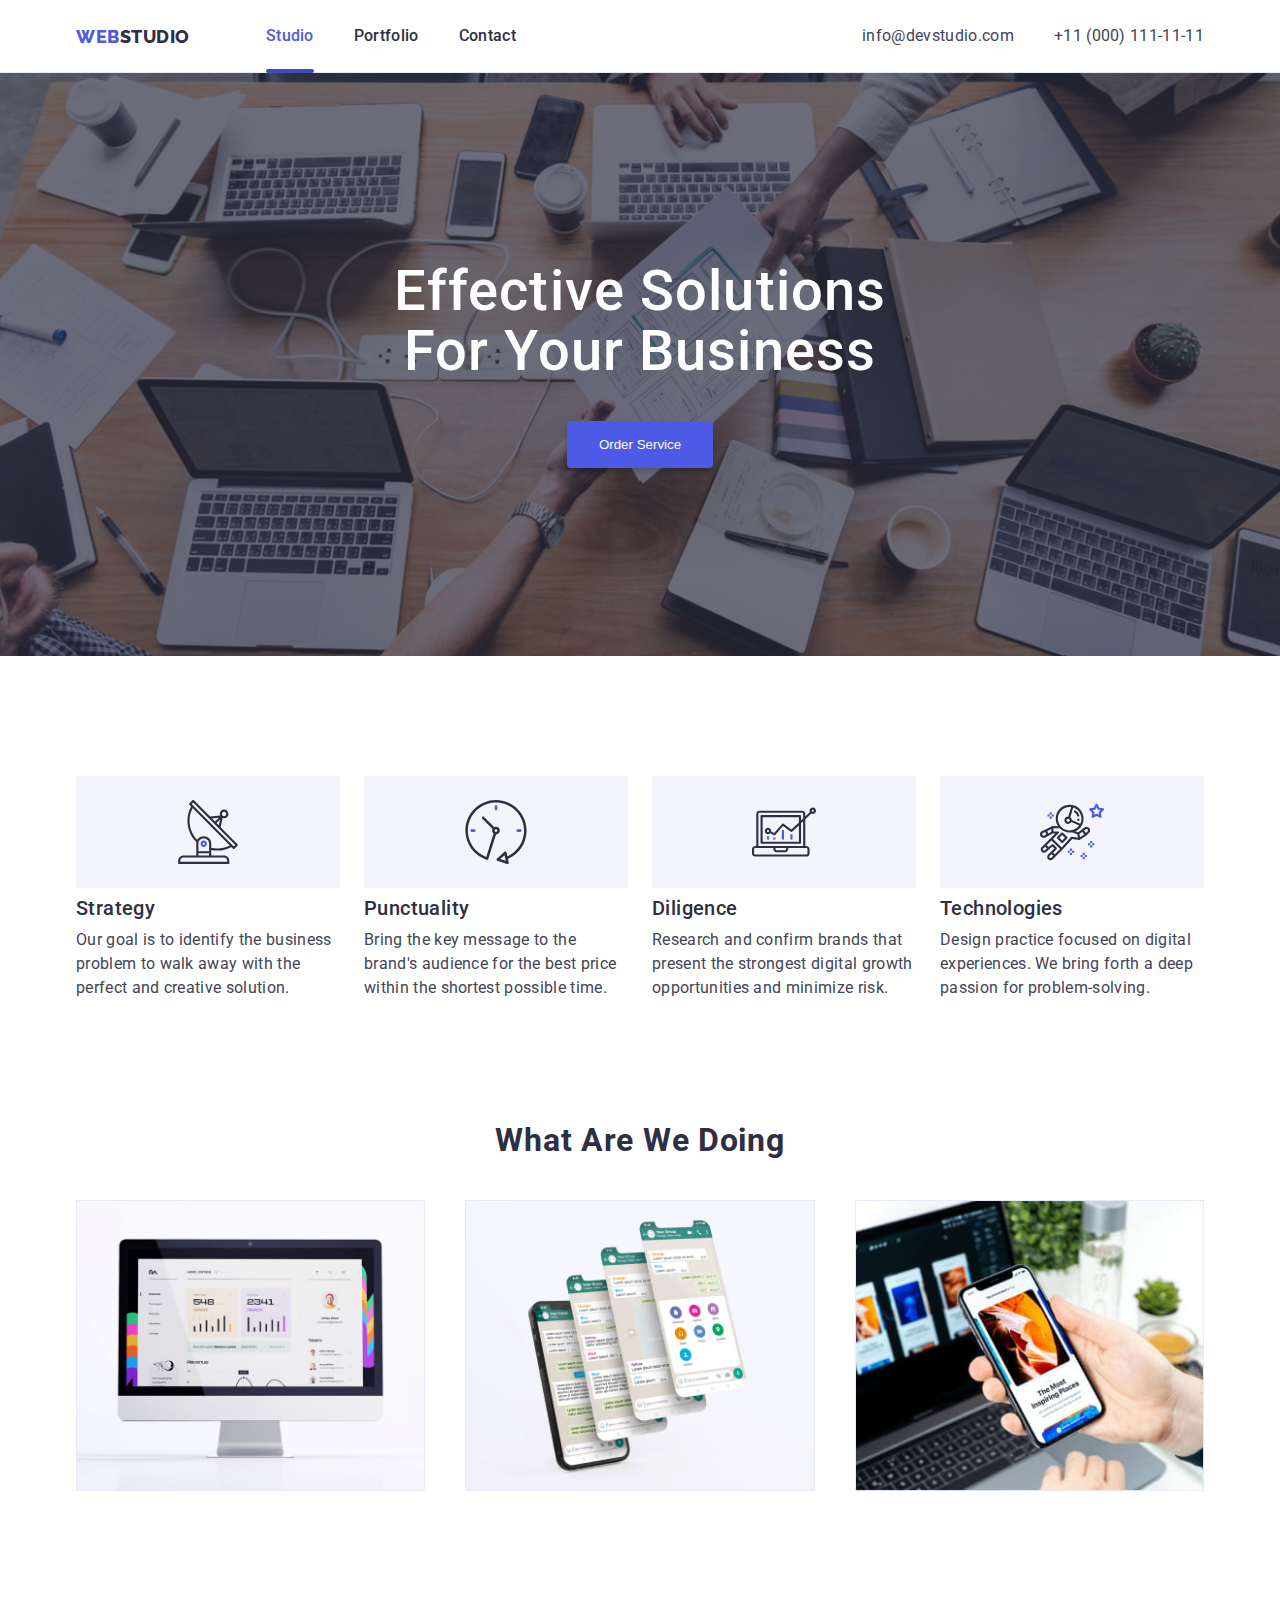
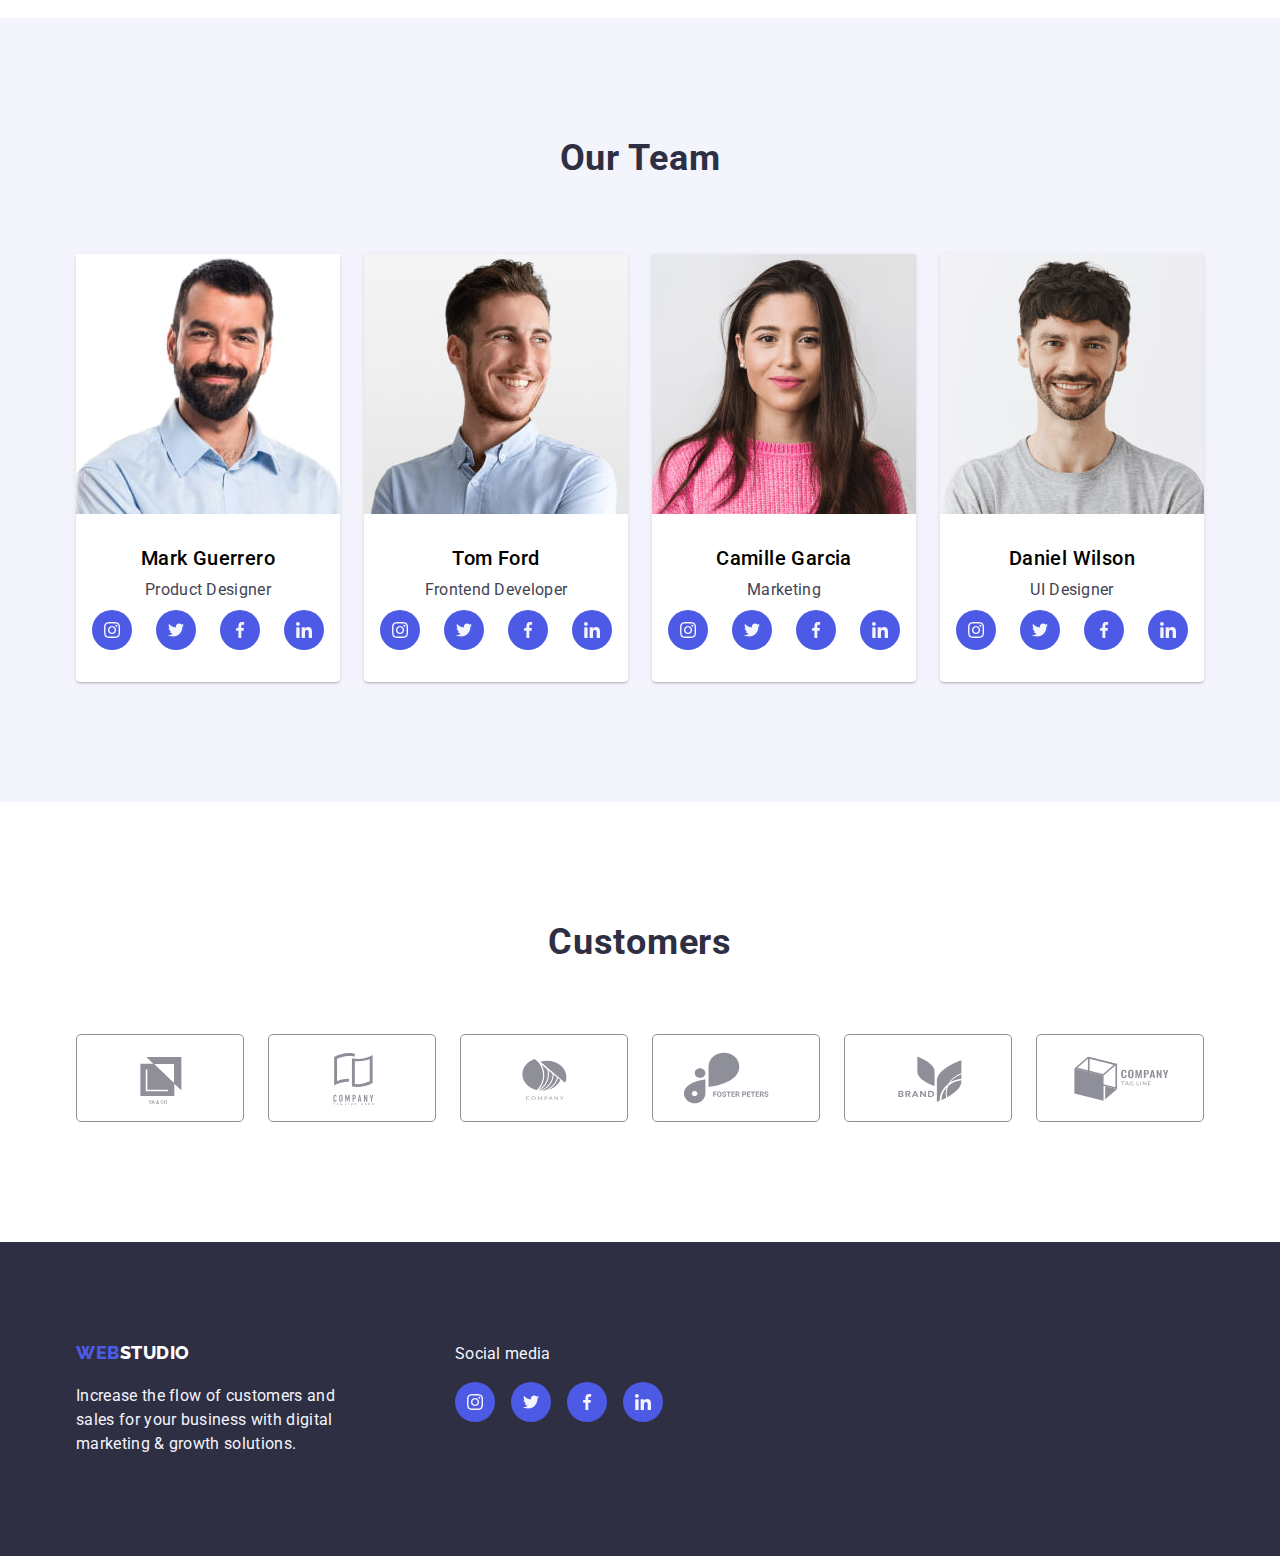
==== index.html @ 749412f4 "copy hw4 files" ====
<!DOCTYPE html>
<html lang="en">

<head>
  <meta charset="UTF-8" />
  <meta name="viewport" content="width=device-width, initial-scale=1.0" />
  <title>WEBSTUDIO</title>
  <meta name="description" content="" />

  <link rel="stylesheet" href="css/styles.css" />
  <link href="https://fonts.googleapis.com/css2?family=Raleway:wght@800&family=Roboto:wght@400;500;700;900&display=swap"
    rel="stylesheet" />
  <link rel="stylesheet" href="https://cdnjs.cloudflare.com/ajax/libs/modern-normalize/2.0.0/modern-normalize.min.css"
    integrity="sha512-4xo8blKMVCiXpTaLzQSLSw3KFOVPWhm/TRtuPVc4WG6kUgjH6J03IBuG7JZPkcWMxJ5huwaBpOpnwYElP/m6wg=="
    crossorigin="anonymous" referrerpolicy="no-referrer" />
</head>

<body>
  <!-- Header Section -->

  <header class="header">
    <div class="container header-container">
      <nav class="main-header-nav">
        <!-- Nav bar -->
        <a href="/goit-markup-hw-04/index.html" class="nav-logo">
          <span class="logo-web">WEB</span>STUDIO
        </a>

        <ul class="main-header-menu">
          <li class="main-header-menu-item">
            <a class="main-header-menu-link active" href="/goit-markup-hw-04/index.html">Studio</a>
          </li>
          <li class="main-header-menu-item">
            <a class="main-header-menu-link" href="/goit-markup-hw-04/portfolio.html">Portfolio</a>
          </li>
          <li class="main-header-menu-item">
            <a class="main-header-menu-link" href="/goit-markup-hw-04/">Contact</a>
          </li>
        </ul>
      </nav>
      <address class="main-header-address">
        <a class="main-header-menu-tel-link" href="mailto:info@devstudio.com">info@devstudio.com</a>
        <a class="main-header-menu-num-link" href="tel:+110001111111">+11 (000) 111-11-11</a>
      </address>
    </div>
  </header>

  <!-- Main Section -->
  <main>
    <!-- HERO Section -->
    <section class="section hero">
      <div class="container">
        <h1 class="hero-title">Effective Solutions<br />for Your Business</h1>
        <button class="main-header-cta" type="button">Order Service</button>
      </div>
    </section>

    <!-- Features -->
    <section class="section features">
      <div class="container">
        <h2 hidden>Features</h2>
        <ul class="features-list">
          <li class="features-list-item">
            <div class="features-svg-box">
              <svg class="features-icon">
                <use href="images/icons.svg#antenna"></use>
              </svg>
            </div>
            <h3 class="features-item-title">Strategy</h3>
            <p class="features-description">
              Our goal is to identify the business<br />problem to walk away
              with the<br />perfect and creative solution.
            </p>
          </li>
          <li class="features-list-item">
            <div class="features-svg-box">
              <svg class="features-icon">
                <use href="images/icons.svg#clock"></use>
              </svg>
            </div>
            <h3 class="features-item-title">Punctuality</h3>
            <p class="features-description">
              Bring the key message to the<br />brand's audience for the best
              price<br />within the shortest possible time.
            </p>
          </li>
          <li class="features-list-item">
            <div class="features-svg-box">
              <svg class="features-icon">
                <use href="images/icons.svg#diagram"></use>
              </svg>
            </div>
            <h3 class="features-item-title">Diligence</h3>
            <p class="features-description">
              Research and confirm brands that<br />present the strongest
              digital growth<br />opportunities and minimize risk.
            </p>
          </li>
          <li class="features-list-item">
            <div class="features-svg-box">
              <svg class="features-icon">
                <use href="images/icons.svg#astronaut"></use>
              </svg>
            </div>
            <h3 class="features-item-title">Technologies</h3>
            <p class="features-description">
              Design practice focused on digital<br />experiences. We bring
              forth a deep<br />passion for problem-solving.
            </p>
          </li>
        </ul>
      </div>
    </section>

    <!-- Services Section -->
    <section class="section services">
      <div class="container">
        <h2 class="services-title">What Are We Doing</h2>
        <ul class="services-list">
          <li class="services-list-item">
            <img class="services-item-image" src="images/wawd_img1.jpg"
              alt="A desktop computer with Bar charts on the screen" />
          </li>
          <li class="services-list-item">
            <img class="services-item-image" src="images/wawd_img2.jpg" alt="A 4 iPhone screenshots of an app mockup" />
          </li>
          <li class="services-list-item">
            <img class="services-item-image" src="images/wawd_img3.jpg"
              alt="A hand holding an iPhone with a laptop computer in the background" />
          </li>
        </ul>
      </div>
    </section>
  </main>
  <!-- Team Section -->
  <section class="section team">
    <div class="container">
      <h2 class="team-title">Our Team</h2>
      <ul class="team-list">
        <li class="team-list-item">
          <img class="team-item-image" src="images/ot-img1-mguererro.jpg" alt="A man with beard" />
          <div class="team-details">
            <h3 class="team-item-name">Mark Guerrero</h3>
            <p class="team-item-job">Product Designer</p>
            <ul class="team-social-icons">
              <li class="social-item">
                <a class="team-social-link" href="https://www.instagram.com/" target="_blank"
                  rel="noopener no-referrer">
                  <svg class="social-icon">
                    <use href="./images/icons.svg#instagram"></use>
                  </svg>
                </a>
              </li>
              <li class="social-item">
                <a class="team-social-link" href="https://www.twitter.com/" target="_blank" rel="noopener no-referrer">
                  <svg class="social-icon">
                    <use href="./images/icons.svg#twitter"></use>
                  </svg>
                </a>
              </li>
              <li class="social-item">
                <a class="team-social-link" href="https://www.facebook.com/" target="_blank" rel="noopener no-referrer">
                  <svg class="social-icon">
                    <use href="./images/icons.svg#facebook"></use>
                  </svg>
                </a>
              </li>
              <li class="social-item">
                <a class="team-social-link" href="https://www.linkedin.com/" target="_blank" rel="noopener no-referrer">
                  <svg class="social-icon">
                    <use href="./images/icons.svg#linkedin"></use>
                  </svg>
                </a>
              </li>
            </ul>
          </div>

        </li>
        <li class="team-list-item">
          <img class="team-item-image" src="images/ot-img2-tomford.jpg"
            alt="A man looks happy and inspired, he is looking at the left with a big smile" />
          <div class="team-details">
            <h3 class="team-item-name">Tom Ford</h3>
            <p class="team-item-job">Frontend Developer</p>
            <ul class="team-social-icons">
              <li class="social-item">
                <a class="team-social-link" href="https://www.instagram.com/" target="_blank"
                  rel="noopener no-referrer">
                  <svg class="social-icon">
                    <use href="./images/icons.svg#instagram"></use>
                  </svg>
                </a>
              </li>
              <li class="social-item">
                <a class="team-social-link" href="https://www.twitter.com/" target="_blank" rel="noopener no-referrer">
                  <svg class="social-icon">
                    <use href="./images/icons.svg#twitter"></use>
                  </svg>
                </a>
              </li>
              <li class="social-item">
                <a class="team-social-link" href="https://www.facebook.com/" target="_blank" rel="noopener no-referrer">
                  <svg class="social-icon">
                    <use href="./images/icons.svg#facebook"></use>
                  </svg>
                </a>
              </li>
              <li class="social-item">
                <a class="team-social-link" href="https://www.linkedin.com/" target="_blank" rel="noopener no-referrer">
                  <svg class="social-icon">
                    <use href="./images/icons.svg#linkedin"></use>
                  </svg>
                </a>
              </li>
            </ul>
          </div>
        </li>
        <li class="team-list-item">
          <img class="team-item-image" src="images/ot-img4-camillegarcia.jpg"
            alt="A lady in fuchsia pink clothes, long hair, and beautiful" />
          <div class="team-details">
            <h3 class="team-item-name">Camille Garcia</h3>
            <p class="team-item-job">Marketing</p>
            <ul class="team-social-icons">
              <li class="social-item">
                <a class="team-social-link" href="https://www.instagram.com/" target="_blank"
                  rel="noopener no-referrer">
                  <svg class="social-icon">
                    <use href="./images/icons.svg#instagram"></use>
                  </svg>
                </a>
              </li>
              <li class="social-item">
                <a class="team-social-link" href="https://www.twitter.com/" target="_blank" rel="noopener no-referrer">
                  <svg class="social-icon">
                    <use href="./images/icons.svg#twitter"></use>
                  </svg>
                </a>
              </li>
              <li class="social-item">
                <a class="team-social-link" href="https://www.facebook.com/" target="_blank" rel="noopener no-referrer">
                  <svg class="social-icon">
                    <use href="./images/icons.svg#facebook"></use>
                  </svg>
                </a>
              </li>
              <li class="social-item">
                <a class="team-social-link" href="https://www.linkedin.com/" target="_blank" rel="noopener no-referrer">
                  <svg class="social-icon">
                    <use href="./images/icons.svg#linkedin"></use>
                  </svg>
                </a>
              </li>
            </ul>
          </div>
        </li>
        <li class="team-list-item">
          <img class="team-item-image" src="images/ot-img3-danielwilson.jpg"
            alt="A man with a semi beard is smiling in front of the camera" />
          <div class="team-details">
            <h3 class="team-item-name">Daniel Wilson</h3>
            <p class="team-item-job">UI Designer</p>
            <ul class="team-social-icons">
              <li class="social-item">
                <a class="team-social-link" href="https://www.instagram.com/" target="_blank"
                  rel="noopener no-referrer">
                  <svg class="social-icon">
                    <use href="./images/icons.svg#instagram"></use>
                  </svg>
                </a>
              </li>
              <li class="social-item">
                <a class="team-social-link" href="https://www.twitter.com/" target="_blank" rel="noopener no-referrer">
                  <svg class="social-icon">
                    <use href="./images/icons.svg#twitter"></use>
                  </svg>
                </a>
              </li>
              <li class="social-item">
                <a class="team-social-link" href="https://www.facebook.com/" target="_blank" rel="noopener no-referrer">
                  <svg class="social-icon">
                    <use href="./images/icons.svg#facebook"></use>
                  </svg>
                </a>
              </li>
              <li class="social-item">
                <a class="team-social-link" href="https://www.linkedin.com/" target="_blank" rel="noopener no-referrer">
                  <svg class="social-icon">
                    <use href="./images/icons.svg#linkedin"></use>
                  </svg>
                </a>
              </li>
            </ul>
          </div>
        </li>
      </ul>
    </div>
  </section>
  <section clas="section customers">
    <div class="customers-container">
      <h2 class="customers-title">Customers</h2>
      <ul class="customers-list">
        <li class="customers-item">
          <a class="customers-link" href>
            <svg class="customers-icon">
              <use href="images/icons.svg#customer-1"></use>
            </svg>
          </a>
        </li>
        <li class="customers-item">
          <a class="customers-link" href>
            <svg class="customers-icon">
              <use href="images/icons.svg#customer-2"></use>
            </svg>
          </a>
        </li>
        <li class="customers-item">
          <a class="customers-link" href>
            <svg class="customers-icon">
              <use href="images/icons.svg#customer-3"></use>
            </svg>
          </a>
        </li>
        <li class="customers-item">
          <a class="customers-link" href>
            <svg class="customers-icon">
              <use href="images/icons.svg#customer-4"></use>
            </svg>
          </a>
        </li>
        <li class="customers-item">
          <a class="customers-link" href>
            <svg class="customers-icon">
              <use href="images/icons.svg#customer-5"></use>
            </svg>
          </a>
        </li>
        <li class="customers-item">
          <a class="customers-link" href>
            <svg class="customers-icon">
              <use href="images/icons.svg#customer-6"></use>
            </svg>
          </a>
        </li>
      </ul>
    </div>
  </section>





  <!-- Footer section -->

  <footer class="main-footer-section">
    <div class="footer-container container">
      <div class="footer-logo-wrapper">
        <a href="/goit-markup-hw-01/" class="footer-logo">
          <span class="footerlogo-web">WEB</span><span class="footerlogo-studio">STUDIO</span>
        </a>
        <p class="footer-text">
          Increase the flow of customers and <br />sales for your business with
          digital <br />marketing & growth solutions.
        </p>
      </div>
      <div class="footer-social-wrapper">
        <p class="footer-social-text">Social media</p>
        <ul class="footer-social-list">
          <li class="footer-social-item">
            <a class="footer-social-link" href="https://www.instagram.com/" target="_blank" rel="noopener no-referrer">
              <svg class="footer-social-icon">
                <use href="./images/icons.svg#instagram"></use>
              </svg>
            </a>
          </li>
          <li class="footer-social-item">
            <a class="footer-social-link" href="https://www.twitter.com/" target="_blank" rel="noopener no-referrer">
              <svg class="footer-social-icon">
                <use href="./images/icons.svg#twitter"></use>
              </svg>
            </a>
          </li>
          <li class="footer-social-item">
            <a class="footer-social-link" href="https://www.facebook.com/" target="_blank" rel="noopener no-referrer">
              <svg class="footer-social-icon">
                <use href="./images/icons.svg#facebook"></use>
              </svg>
            </a>
          </li>
          <li class="footer-social-item">
            <a class="footer-social-link" href="https://www.linkedin.com/" target="_blank" rel="noopener no-referrer">
              <svg class="footer-social-icon">
                <use href="./images/icons.svg#linkedin"></use>
              </svg>
            </a>
          </li>
        </ul>
      </div>
    </div>
  </footer>
  </div>
</body>

</html>
---- css/styles.css ----
* {
  margin: 0;
  padding: 0;
}

* {
  box-sizing: border-box;
}

@font-face {
  font-family: "Raleway";
  font-width: 400px;
  src: url("/fonts/Raleway-Bold.ttf");
}

:root {
  --color-iris: #4d5ae5;
  --color-ocean: #404bbf;
  --color-navyblue: #2e2f42;
  --color-white: #fff;
  --color-cloud: #f4f4fd;
  --color-slate: #434455;
  --color-lightslate: #8e8f99;
  --color-cornflower: #e7e9fc;
  --color-green: #31D0AA;
}

body {
  font-family: 'Roboto';
  font-size: 16px;
  font-style: normal;
  font-width: 400;
  line-height: 24px;
  letter-spacing: 0.32px;
}

ul {
  list-style-type: none;
  margin: 0;
  padding: 0;
}

p {
  font-size: 16px;

}

li {
  text-align: inherit;


}

a {
  text-decoration: none;
}

h1,
h2,
h3,
h4,
h5,
h6 {
  text-transform: capitalize;
  margin: 0;
  padding: 0;
}

h1 {
  font-size: 64px;
  font-style: normal;
  font-weight: 500;
  line-height: 24px;
  letter-spacing: 0.64px;
}

h2 {
  font-size: 36px;
  font-style: normal;
  font-weight: 700;
  line-height: 40px;
  letter-spacing: 0.72px;
}

h3 {
  font-size: 20px;
  font-style: normal;
  font-weight: 500;
  line-height: 24px;
  letter-spacing: 0.4px;

}

p {
  margin: 0;
  padding: 0;
}

img {
  width: 100%;
  height: auto;
}

button {
  border: none;
  cursor: pointer;
  outline: none;
}

section {
  /* display: flex;
  justify-content: center;
  align-items: center; */
  padding: 120px 0;

}

main {
  display: block;
  width: 100%;
}

.container {
  width: 1158px;
  margin: 0 auto;
  padding: 0 15px;
}

/* HEADER */
.header {
  border-bottom: 1px solid var(--color-cornflower);
  padding: 24px 0;
}

.header-container {
  display: flex;
  justify-content: space-between;

}

.main-header-nav {
  display: flex;
  align-items: center;
  gap: 76px;
}

.main-header-menu {
  display: flex;
  gap: 40px;
}

.main-header-address {
  display: flex;
  gap: 40px;
}


.main-header-menu,
.main-header-menu-contact,
.features-section-list,
.image_tiles,
.services-category-filter,
.services-image-tiles {
  color: var(--color-navyblue);
}

/* Navigation Bar Section */
.main-header-menu-item {
  position: relative;
}

.main-header-menu-item:hover .main-header-menu-link::after {
  width: 100%;
}

.main-header-menu-item:hover .main-header-menu-link {
  color: var(--color-ocean);
}

.main-header-menu-link::after {
  content: '';
  height: 4px;
  width: 0;
  background-color: var(--color-ocean);
  border-radius: 2px;
  position: absolute;
  left: 0;
  bottom: -25px;
}

.main-header-menu-link.active::after {
  content: '';
  height: 4px;
  width: 100%;
  color: var(--color-ocean);
  border-radius: 2px;
  position: absolute;
  left: 0;
  bottom: -25px;
}

.main-header-menu-link.active {
  color: var(--color-iris);
  text-decoration: none;
  font-size: 16px;
  font-style: normal;
  font-weight: 500;
  line-height: 24px;
  letter-spacing: 0.32px;

}

.main-header-menu-link {
  color: var(--color-navyblue);
  font-size: 16px;
  font-style: normal;
  font-weight: 500;
  line-height: 24px;
  letter-spacing: 0.32px;
}

.main-header-menu-tel-link,
.main-header-menu-num-link {
  color: var(--color-slate);
  text-decoration: none;
  font-size: 16px;
  font-style: normal;
  font-weight: 400px;
  line-height: 24px;
  letter-spacing: 0.32px;
}

.main-header-menu-link:hover,
.main-header-menu-tel-link:hover,
.main-header-menu-num-link:hover {
  color: var(--color-ocean);
}

/* Logo Section */
.nav-logo,
.footer-logo {
  font-family: "Raleway";
  color: var(--color-navyblue);
  font-size: 18px;
  font-style: normal;
  font-weight: 800;
  line-height: 21px;
  letter-spacing: 0.54px;
  text-transform: uppercase;

}



/* Hero Section */

.hero {
  background-image: linear-gradient(to right,
      rgba(46, 47, 66, 0.7),
      rgba(46, 47, 66, 0.7)),
    url(../images/hero-background.jpg);
  background-repeat: no-repeat;
  background-position: center;
  background-size: cover;

  /* background-color: var(--color-navyblue); */
  text-align: center;
  display: flex;
  align-items: center;
  justify-content: center;
  padding: 188px 0;
}

.hero-title {
  color: var(--color-white);
  text-align: center;
  font-size: 56px;
  font-style: normal;
  font-width: 700;
  line-height: 60px;
  letter-spacing: 1.12px;
  margin-bottom: 40px;

}


/* Call to Action Button */
.main-header-cta {
  padding: 16px 32px;
  align-items: flex-start;
  color: var(--color-white);
  background-color: var(--color-iris);
  font-width: 500;
  border-radius: 4px;
  box-shadow: 0px 4px 4px 0px rgba(0, 0, 0, 0.15);
}

.main-header-cta:hover {
  border-radius: 4px;
  background: var(--color-ocean);
  box-shadow: 0px 4px 4px 0px rgba(0, 0, 0, 0.15);
}

/* Feature section */

.features {
  display: flex;
  padding: 120px 0px;
}

.features-list {
  display: flex;
  justify-content: center;
  align-items: center;
  gap: 24px;
}

.features-icon {
  height: 64px;
  width: 64px;
}

.features-svg-box {
  width: 264px;
  height: 112px;
  background-color: var(--color-cloud);
  display: flex;
  justify-content: center;
  align-items: center;
  border-radius: 4px;
  margin-bottom: 8px;
}



.features-item-title {
  color: var(--navyblue, #2e2f42);
  margin-bottom: 8px;
}

.features-description {
  display: block;
  width: 264px;
  color: var(--color-slate);
}



/* Services Section */
.services-list {
  display: flex;
  justify-content: space-between;
  align-items: center;
  gap: 40px;
}

.services {
  flex-direction: column;
  padding: 0px 0px 120px;
}

.services-title {
  text-align: center;
  font-size: 32px;
  font-width: 500;
  margin-bottom: 40px;
  color: var(--color-navyblue);
}



/* Team Section */

.team {
  flex-direction: column;
  padding: 120px 0;
  background-color: var(--color-cloud);
}

.team-list-item {
  display: inline-flex;
  padding-bottom: 0px;
  flex-direction: column;
  justify-content: center;
  align-items: center;
  gap: 32px;
  background: var(--color-white);
  border-radius: 0px 0px 4px 4px;
  background: var(--color-white);
  box-shadow: 0px 2px 1px 0px rgba(46, 47, 66, 0.08), 0px 1px 1px 0px rgba(46, 47, 66, 0.16), 0px 1px 6px 0px rgba(46, 47, 66, 0.08);
}

.team-details {
  padding-bottom: 32px;
  gap: 32px;
  width: 100%;
  text-align: center;
}

.team-list {
  display: flex;
  justify-content: space-evenly;
  align-items: center;
  gap: 24px;
}


.team-title {
  text-align: center;
  font-size: 36px;
  font-style: normal;
  font-width: 700;
  line-height: 40px;
  letter-spacing: 0.72px;
  text-transform: capitalize;
  margin-bottom: 76px;
  color: var(--color-navyblue);
}

.team-item-name {
  font-size: 20px;
  text-align: center;
  font-style: normal;
  font-width: 500;
  line-height: 24px;
  letter-spacing: 0.4px;
  margin-bottom: 8px;
}

.team-item-job {
  color: var(--color-slate);
  text-align: center;
  font-size: 16px;
  font-style: normal;
  font-width: 400;
  line-height: 24px;
  /* 150% */
  letter-spacing: 0.32px;

}

.team-item-image {
  height: 260px;
  width: 264px;

}

.team-social-icons {
  display: flex;
  justify-content: center;
  gap: 24px;
  margin-top: 8px;

}

.social-item {
  height: 40px;
  width: 40px;
}

.team-social-link {
  width: 100%;
  height: 100%;
  border-radius: 50%;
  display: flex;
  align-items: center;
  justify-content: center;
  color: var(--color-cloud);
  background-color: var(--color-iris);

}

.team-social-link:hover {
  width: 100%;
  height: 100%;
  border-radius: 50%;
  display: flex;
  align-items: center;
  justify-content: center;
  color: var(--color-cloud);
  background-color: var(--color-ocean);

}


.social-icon {
  height: 16px;
  width: 16px;
  fill: currentColor;
}



/*Cutomers Section */


.customers-title {
  display: flex;
  justify-content: center;
  color: var(--color-navyblue);
  font-size: 36px;
  font-style: normal;
  font-weight: 700;
  line-height: 40px;
  letter-spacing: 0.72px;
  text-transform: capitalize;
  text-align: center;
  margin-bottom: 72px;
}

.customers-list {
  display: flex;
  justify-content: center;
  gap: 24px;

}

.customers-item {
  width: 168px;
  height: 88px;
}

.customers-link {
  display: flex;
  width: 100%;
  height: 100%;
  border: 1px solid var(--color-lightslate);
  border-radius: 5px;
  justify-content: center;
  align-items: center;
  color: var(--color-lightslate);
}

.customers-link:hover {
  display: flex;
  width: 100%;
  height: 100%;
  border: 1px solid var(--color-ocean);
  border-radius: 5px;
  justify-content: center;
  align-items: center;
  color: var(--color-ocean);
}

.customers-icon {
  width: 104px;
  height: 56px;
  fill: currentColor;
}




/* Footer Section */


.main-footer-section {

  background-color: var(--color-navyblue);
  color: var(--color-cloud);
  text-decoration: none;
  padding: 100px 0;
}

.footer-text {
  font-size: 16px;
  font-style: normal;
  font-width: 400;
  line-height: 24px;
  letter-spacing: 0.32px;
  margin-top: 17.5px;
}

/* -----PORTFOLIO------ */

.portfolio {
  padding: 120px 0;
  flex-direction: column;

}

.filter-list {
  display: flex;
  align-items: center;
  justify-content: center;
  gap: 24px;
  margin-bottom: 72px;
}

.portfolio-filter-button {
  background-color: var(--color-cloud);
  color: var(--color-iris);
  border: 1px solid var(--color-cornflower);
  padding: 12px 24px;
  border-radius: 4px;
  cursor: pointer;
  transition: background-color 0.3s, color 0.3s;
}

.portfolio-filter-button.active {
  background-color: var(--color-ocean);
  /* iris color on hover */
  border: 1px solid var(--color-ocean);
  color: var(--color-white);
  transition: border 0.3s, color 0.3s;
  border-radius: 4px;
  box-shadow: 0px 2px 2px 0px rgba(0, 0, 0, 0.12),
    0px 2px 1px 0px rgba(0, 0, 0, 0.08), 0px 3px 1px 0px rgba(0, 0, 0, 0.1);
}

.portfolio-list {
  display: flex;
  flex-wrap: wrap;
  justify-content: space-between;
  align-items: center;
  row-gap: 48px;
  column-gap: 24px;
}



.portfolio-list-item {
  display: flex;
  width: calc(33% - 20px);
  height: 420px;
  padding-bottom: 0px;
  flex-direction: column;
  gap: 32px;
  background: var(--color-white);
  border: 1px solid var(--color-cornflower);
}

.portfolio-list-item:hover {
  box-shadow: 0px 2px 1px 0px rgba(46, 47, 66, 0.08), 0px 1px 1px 0px rgba(46, 47, 66, 0.16), 0px 1px 6px 0px rgba(46, 47, 66, 0.08);
  cursor: pointer;
}

.porfolio-list-details {
  display: flex;
  padding: 0px 16px;
  flex-direction: column;
  justify-content: center;
  align-items: flex-start;
  gap: 8px;
  align-self: stretch;
}




.portfolio-filter-button:hover {
  background-color: var(--color-ocean);
  /* iris color on hover */
  border: 1px solid var(--color-ocean);
  color: var(--color-white);
  transition: border 0.3s, color 0.3s;
  border-radius: 4px;
  box-shadow: 0px 2px 2px 0px rgba(0, 0, 0, 0.12),
    0px 2px 1px 0px rgba(0, 0, 0, 0.08), 0px 3px 1px 0px rgba(0, 0, 0, 0.1);
}

.portfolio-filter-button:focus {
  outline: none;
  /* Remove default focus outline */
}

/* Optional: Add a subtle shadow effect */
/* .services-category-button:not(.active):hover {
  box-shadow: 0 2px 4px rgba(0, 0, 0, 0.2);
} */

.portfolio-name {
  color: var(--color-navyblue);
  font-size: 20px;
  font-style: normal;
  font-weight: 500;
  letter-spacing: 0.4px;
}

.portfolio-type {
  color: var(--color-slate);
}


.footerlogo-web,
.logo-web {
  color: var(--color-iris);
}

.logo-studio {
  font-family: "Raleway";
  color: var(--color-navyblue);
  font-size: 18px;
  font-style: normal;
  font-weight: 800;
  line-height: 21px;
  letter-spacing: 0.54px;
  text-transform: uppercase;
}

.footerlogo-studio {
  font-family: "Raleway";
  color: var(--color-white);
  font-size: 18px;
  font-style: normal;
  font-weight: 800;
  line-height: 21px;
  letter-spacing: 0.54px;
  text-transform: uppercase;
}

.footer-container {
  display: flex;
  align-items: flex-start;
}

.footer-social-text {
  display: flex;
}

.footer-social-wrapper {
  margin-left: 120px;

}

.footer-social-list {
  flex-wrap: wrap;
  display: flex;
  gap: 16px;
  margin-top: 16px;

}

.footer-social-item {
  height: 40px;
  width: 40px;

}

.footer-social-link {
  width: 100%;
  height: 100%;
  border-radius: 50%;
  display: flex;
  align-items: center;
  justify-content: center;
  color: var(--color-cloud);
  background-color: var(--color-iris);

}

.footer-social-link:hover {
  background-color: var(--color-green);

}


.footer-social-icon {
  height: 16px;
  width: 16px;
  fill: currentColor;
}
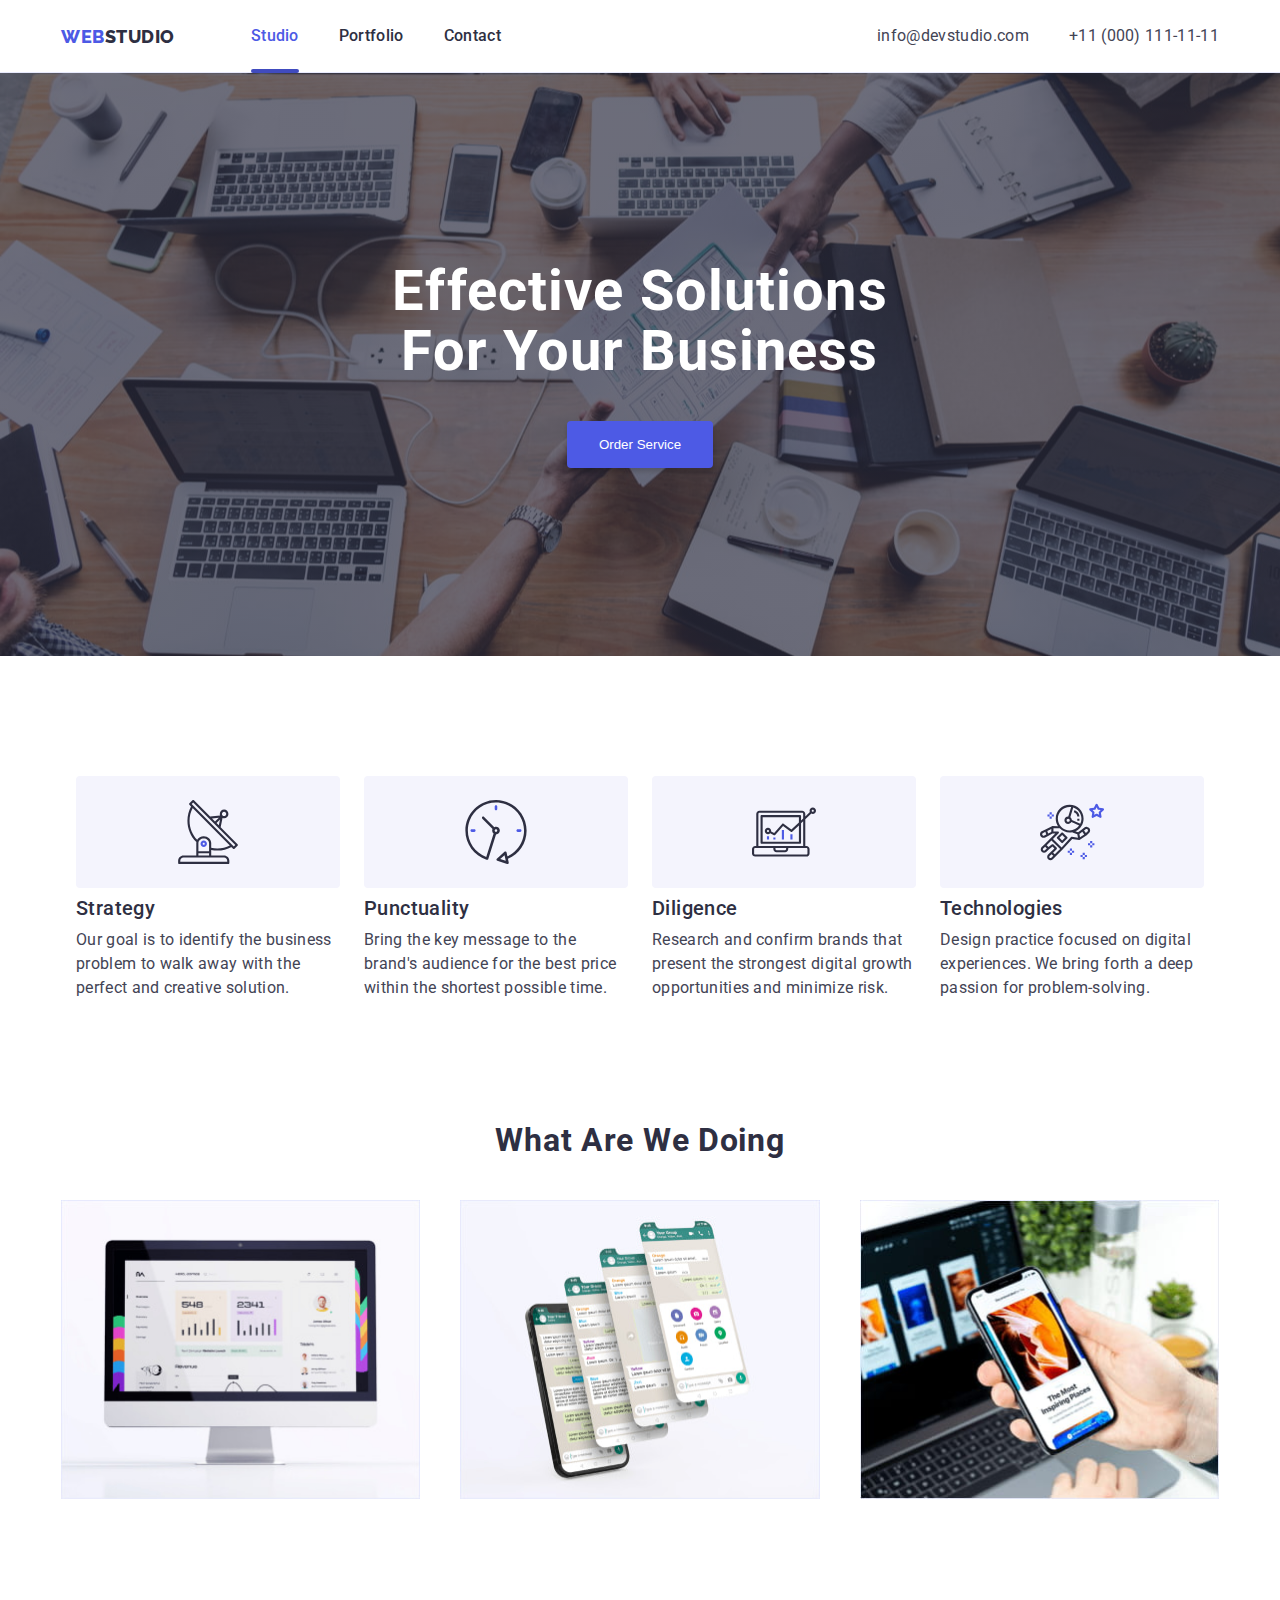
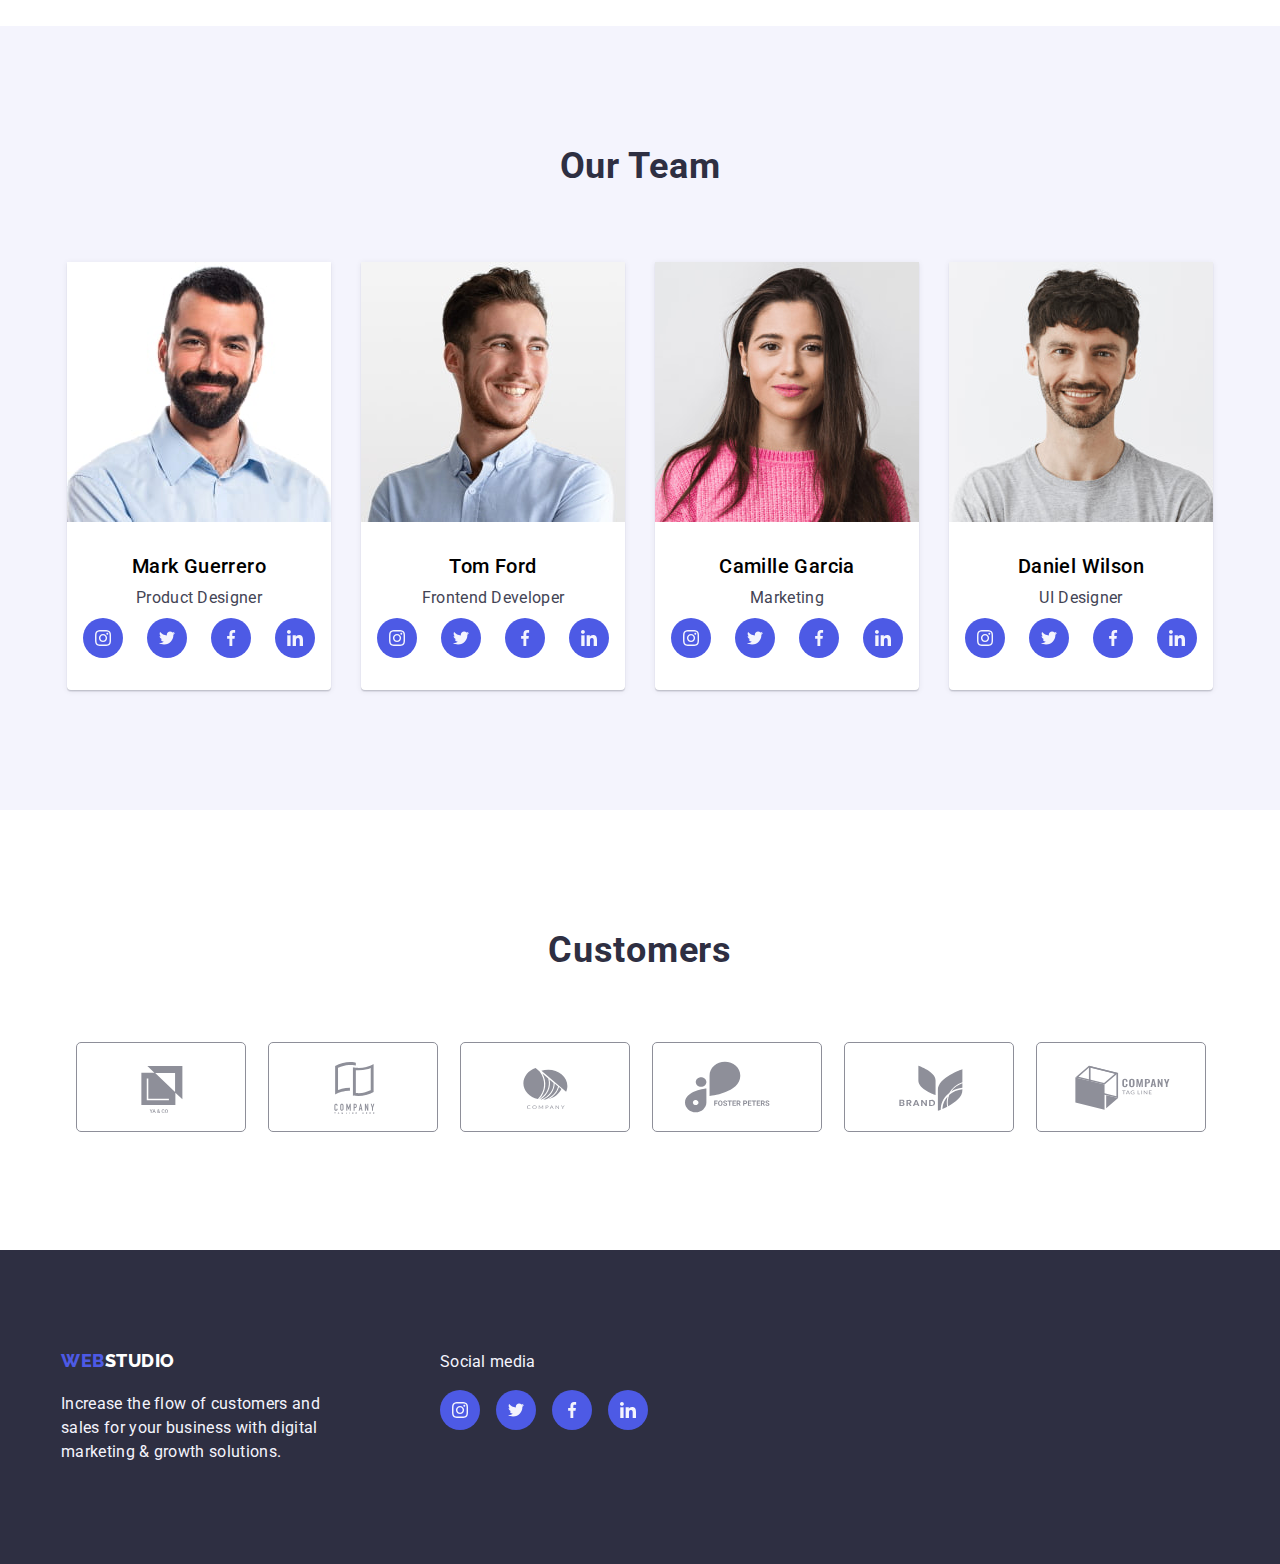
==== commit 9f705571: "try modal" ====
--- a/index.html
+++ b/index.html
@@ -51,7 +51,7 @@
     <section class="section hero">
       <div class="container">
         <h1 class="hero-title">Effective Solutions<br />for Your Business</h1>
-        <button class="main-header-cta" type="button">Order Service</button>
+        <button class="main-header-cta" type="button" data-model-open>Order Service</button>
       </div>
     </section>
 
@@ -399,6 +399,21 @@
     </div>
   </footer>
   </div>
+
+  <div class="backdrop is-hidden" data-modal>
+    <div class="modal">
+      <button type="button" class="modal-close" data-modal-close>
+        <svg class="modal-close-icon" width="8" height="8">
+          <use href="./images/icons.svg#close"></use>
+        </svg>
+      </button>
+    </div>
+  </div>
+  </div>
+
+  <script src="./js/modal.js"></script>
+
+
 </body>
 
 </html>--- a/css/styles.css
+++ b/css/styles.css
@@ -4,7 +4,7 @@
 }
 
 * {
-  box-sizing: border-box;
+  box-sizing: inherit;
 }
 
 @font-face {
@@ -255,13 +255,14 @@
 /* Hero Section */
 
 .hero {
+  background-color: var(--color-navyblue);
   background-image: linear-gradient(to right,
       rgba(46, 47, 66, 0.7),
       rgba(46, 47, 66, 0.7)),
     url(../images/hero-background.jpg);
   background-repeat: no-repeat;
-  background-position: center;
-  background-size: cover;
+  background-position: center, center;
+  background-size: 1440px, 1440px;
 
   /* background-color: var(--color-navyblue); */
   text-align: center;
@@ -276,7 +277,7 @@
   text-align: center;
   font-size: 56px;
   font-style: normal;
-  font-width: 700;
+  font-weight: 700;
   line-height: 60px;
   letter-spacing: 1.12px;
   margin-bottom: 40px;
@@ -290,9 +291,10 @@
   align-items: flex-start;
   color: var(--color-white);
   background-color: var(--color-iris);
-  font-width: 500;
+  font-weight: 500;
   border-radius: 4px;
   box-shadow: 0px 4px 4px 0px rgba(0, 0, 0, 0.15);
+  transition: background-color 250ms cubic-bezier(0.4, 0, 0.2, 1);
 }
 
 .main-header-cta:hover {
@@ -570,6 +572,82 @@
   letter-spacing: 0.32px;
   margin-top: 17.5px;
 }
+
+
+
+/* MODAL */
+
+.backdrop {
+  position: fixed;
+  top: 0;
+  left: 0;
+  width: 100%;
+  height: 100%;
+  background-color: rgba(46, 47, 66, 0.4);
+  opacity: 1;
+  transition: opacity 250ms cubic-bezier(0.4, 0, 0.2, 1);
+}
+
+.modal {
+  position: absolute;
+  top: 50%;
+  left: 50%;
+  min-width: 408px;
+  min-height: 584px;
+  background-color: var(--dairy, #fcfcfc);
+  box-shadow: 0px 2px 1px 0px rgba(0, 0, 0, 0.2),
+    0px 1px 3px 0px rgba(0, 0, 0, 0.12), 0px 1px 1px 0px rgba(0, 0, 0, 0.14);
+  border-radius: 4px;
+
+  transform: translate(-50%, -50%) scale(1);
+  transition: transform 250ms cubic-bezier(0.4, 0, 0.2, 1);
+}
+
+.backdrop.is-hidden .modal {
+  transform: translate(-50%, -50%) scale(0);
+}
+
+.modal-close {
+  position: absolute;
+  top: 8px;
+  right: 8px;
+  padding: 0;
+  display: flex;
+  justify-content: center;
+  align-items: center;
+  width: 30px;
+  height: 30px;
+
+  background-color: var(--cornflower, #e7e9fc);
+  color: var(--navyblue);
+  border: 1px solid rgba(0, 0, 0, 0.1);
+  border-radius: 15px;
+  cursor: pointer;
+
+  transition: color 250ms cubic-bezier(0.4, 0, 0.2, 1),
+    background-color 250ms cubic-bezier(0.4, 0, 0.2, 1);
+}
+
+.is-hidden {
+  visibility: none;
+  opacity: 0;
+  pointer-events: none;
+}
+
+.modal-close-icon {
+  fill: currentColor;
+}
+
+.modal-close:hover,
+.modal-close:focus {
+  background-color: var(--ocean);
+  color: var(--white);
+}
+
+
+
+
+
 
 /* -----PORTFOLIO------ */
 
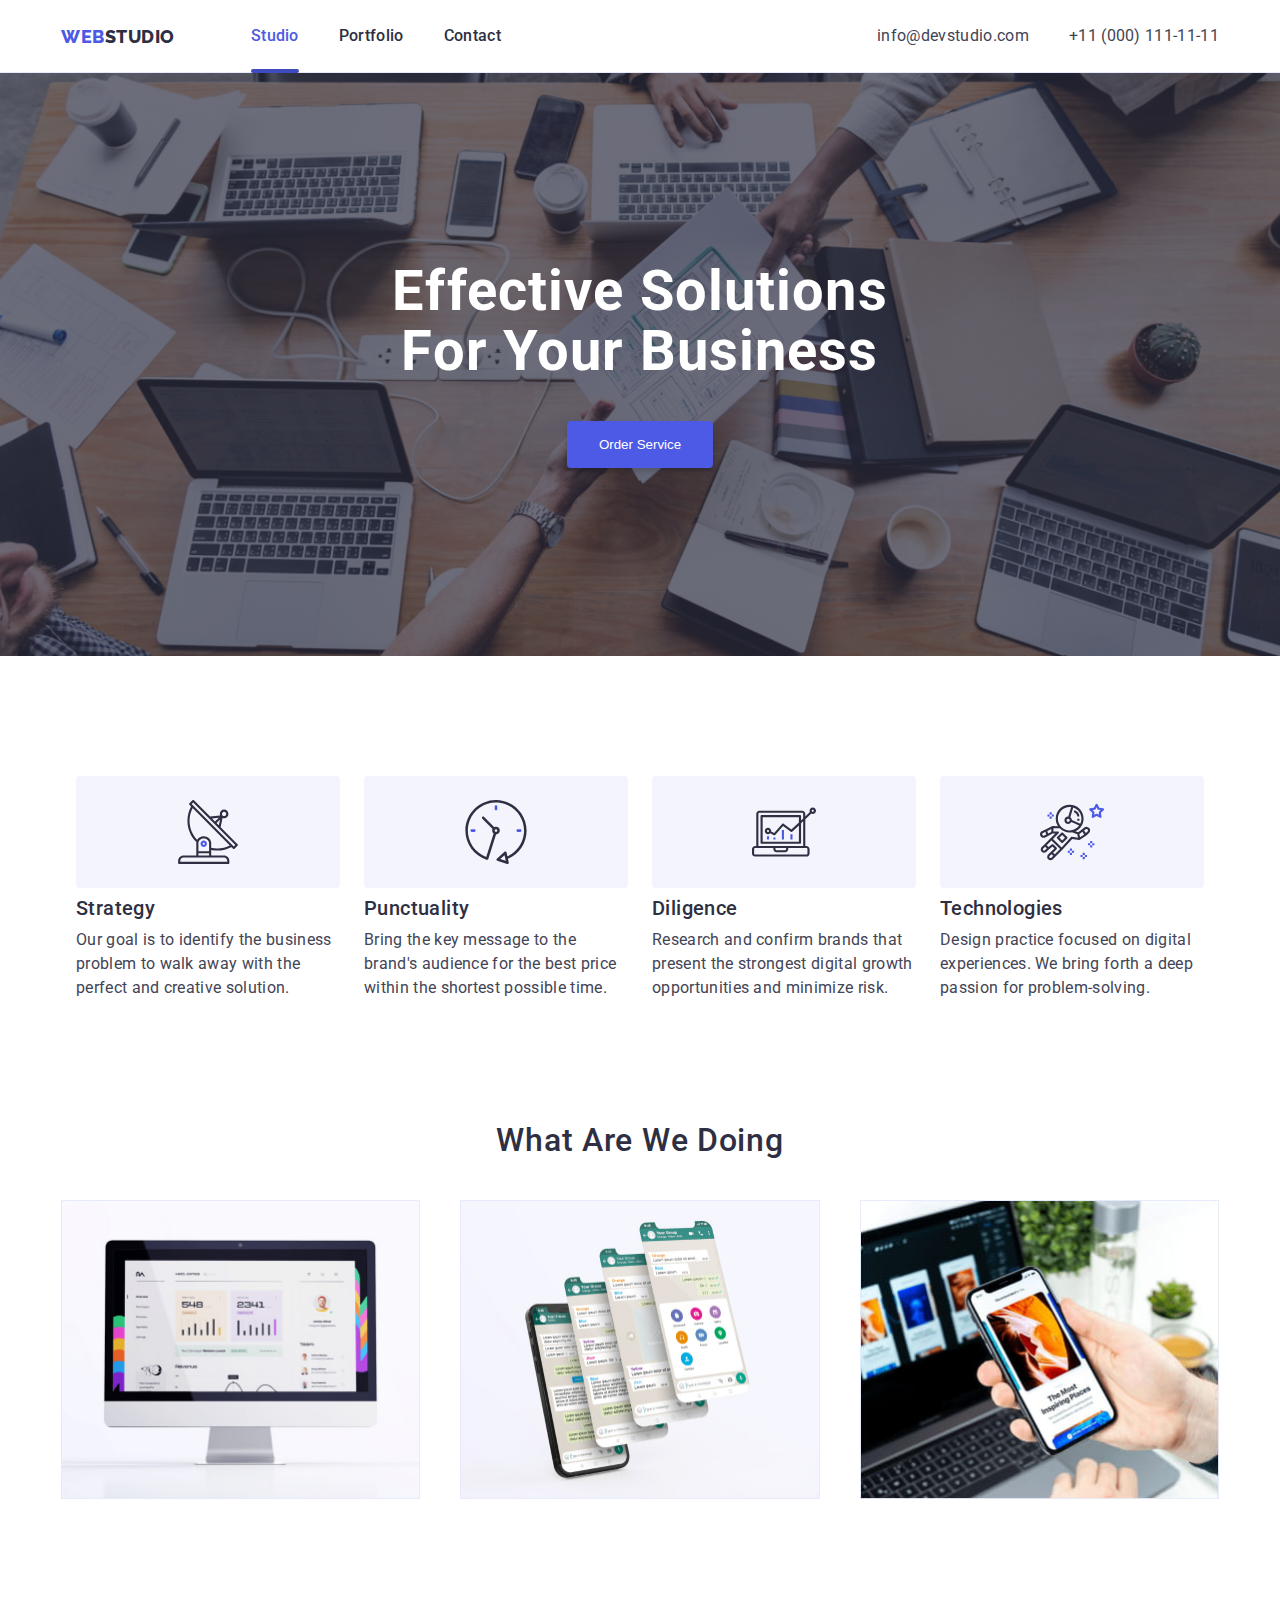
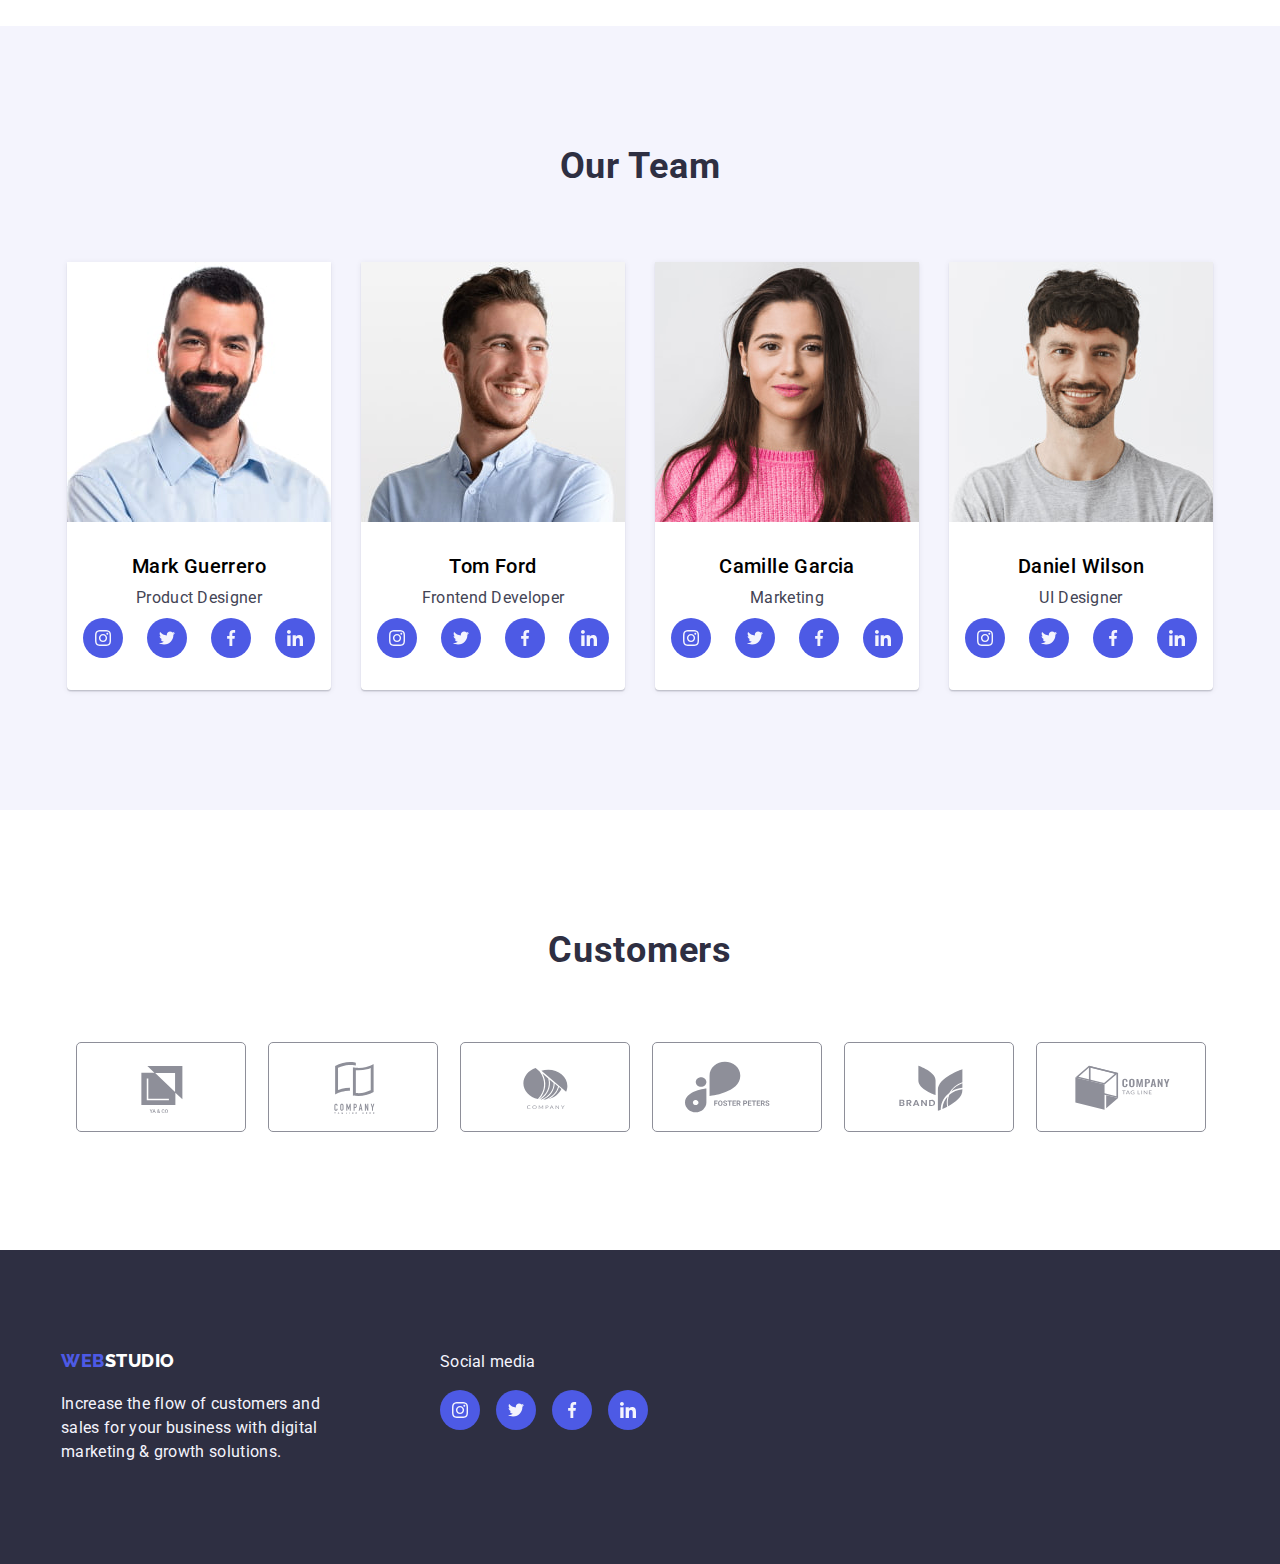
==== commit fc30f3d7: "update style" ====
--- a/index.html
+++ b/index.html
@@ -51,7 +51,7 @@
     <section class="section hero">
       <div class="container">
         <h1 class="hero-title">Effective Solutions<br />for Your Business</h1>
-        <button class="main-header-cta" type="button" data-model-open>Order Service</button>
+        <button class="main-header-cta" type="button" data-modal-open>Order Service</button>
       </div>
     </section>
 
@@ -296,7 +296,7 @@
       </ul>
     </div>
   </section>
-  <section clas="section customers">
+  <section class="section customers">
     <div class="customers-container">
       <h2 class="customers-title">Customers</h2>
       <ul class="customers-list">
@@ -410,10 +410,7 @@
     </div>
   </div>
   </div>
-
   <script src="./js/modal.js"></script>
-
-
 </body>
 
 </html>--- a/css/styles.css
+++ b/css/styles.css
@@ -9,7 +9,7 @@
 
 @font-face {
   font-family: "Raleway";
-  font-width: 400px;
+  font-weight: 400px;
   src: url("/fonts/Raleway-Bold.ttf");
 }
 
@@ -17,6 +17,7 @@
   --color-iris: #4d5ae5;
   --color-ocean: #404bbf;
   --color-navyblue: #2e2f42;
+  --color-dairy: #fcfcfc;
   --color-white: #fff;
   --color-cloud: #f4f4fd;
   --color-slate: #434455;
@@ -29,7 +30,7 @@
   font-family: 'Roboto';
   font-size: 16px;
   font-style: normal;
-  font-width: 400;
+  font-weight: 400;
   line-height: 24px;
   letter-spacing: 0.32px;
 }
@@ -186,6 +187,10 @@
   position: absolute;
   left: 0;
   bottom: -25px;
+  transition: width 250ms cubic-bezier(0.4, 0, 0.2, 1),
+    background-color 250ms cubic-bezier(0.4, 0, 0.2, 1),
+    border 250ms cubic-bezier(0.4, 0, 0.2, 1);
+
 }
 
 .main-header-menu-link.active::after {
@@ -255,14 +260,13 @@
 /* Hero Section */
 
 .hero {
-  background-color: var(--color-navyblue);
   background-image: linear-gradient(to right,
       rgba(46, 47, 66, 0.7),
       rgba(46, 47, 66, 0.7)),
     url(../images/hero-background.jpg);
   background-repeat: no-repeat;
-  background-position: center, center;
-  background-size: 1440px, 1440px;
+  background-position: center;
+  background-size: cover;
 
   /* background-color: var(--color-navyblue); */
   text-align: center;
@@ -364,7 +368,7 @@
 .services-title {
   text-align: center;
   font-size: 32px;
-  font-width: 500;
+  font-weight: 500;
   margin-bottom: 40px;
   color: var(--color-navyblue);
 }
@@ -411,7 +415,7 @@
   text-align: center;
   font-size: 36px;
   font-style: normal;
-  font-width: 700;
+  font-weight: 700;
   line-height: 40px;
   letter-spacing: 0.72px;
   text-transform: capitalize;
@@ -423,7 +427,7 @@
   font-size: 20px;
   text-align: center;
   font-style: normal;
-  font-width: 500;
+  font-weight: 500;
   line-height: 24px;
   letter-spacing: 0.4px;
   margin-bottom: 8px;
@@ -434,7 +438,7 @@
   text-align: center;
   font-size: 16px;
   font-style: normal;
-  font-width: 400;
+  font-weight: 400;
   line-height: 24px;
   /* 150% */
   letter-spacing: 0.32px;
@@ -469,6 +473,7 @@
   justify-content: center;
   color: var(--color-cloud);
   background-color: var(--color-iris);
+  transition: background-color 250ms cubic-bezier(0.4, 0, 0.2, 1);
 
 }
 
@@ -481,6 +486,7 @@
   justify-content: center;
   color: var(--color-cloud);
   background-color: var(--color-ocean);
+
 
 }
 
@@ -531,6 +537,7 @@
   justify-content: center;
   align-items: center;
   color: var(--color-lightslate);
+  transition: color 250ms cubic-bezier(0.4, 0, 0.2, 1), border 250ms cubic-bezier(0.4, 0, 0.2, 1);
 }
 
 .customers-link:hover {
@@ -557,7 +564,6 @@
 
 
 .main-footer-section {
-
   background-color: var(--color-navyblue);
   color: var(--color-cloud);
   text-decoration: none;
@@ -567,7 +573,7 @@
 .footer-text {
   font-size: 16px;
   font-style: normal;
-  font-width: 400;
+  font-weight: 400;
   line-height: 24px;
   letter-spacing: 0.32px;
   margin-top: 17.5px;
@@ -576,9 +582,8 @@
 
 
 /* MODAL */
-
 .backdrop {
-  position: fixed;
+  position: absolute;
   top: 0;
   left: 0;
   width: 100%;
@@ -598,10 +603,12 @@
   box-shadow: 0px 2px 1px 0px rgba(0, 0, 0, 0.2),
     0px 1px 3px 0px rgba(0, 0, 0, 0.12), 0px 1px 1px 0px rgba(0, 0, 0, 0.14);
   border-radius: 4px;
-
   transform: translate(-50%, -50%) scale(1);
   transition: transform 250ms cubic-bezier(0.4, 0, 0.2, 1);
 }
+
+
+
 
 .backdrop.is-hidden .modal {
   transform: translate(-50%, -50%) scale(0);
@@ -628,23 +635,21 @@
     background-color 250ms cubic-bezier(0.4, 0, 0.2, 1);
 }
 
+.modal-close-icon {
+  fill: currentColor;
+}
+
+.modal-close:hover,
+.modal-close:focus {
+  background-color: var(--color-ocean);
+  color: var(--color-white);
+}
+
 .is-hidden {
   visibility: none;
   opacity: 0;
   pointer-events: none;
 }
-
-.modal-close-icon {
-  fill: currentColor;
-}
-
-.modal-close:hover,
-.modal-close:focus {
-  background-color: var(--ocean);
-  color: var(--white);
-}
-
-
 
 
 
@@ -824,6 +829,7 @@
   justify-content: center;
   color: var(--color-cloud);
   background-color: var(--color-iris);
+  transition: background-color 250ms cubic-bezier(0.4, 0, 0.2, 1);
 
 }
 
